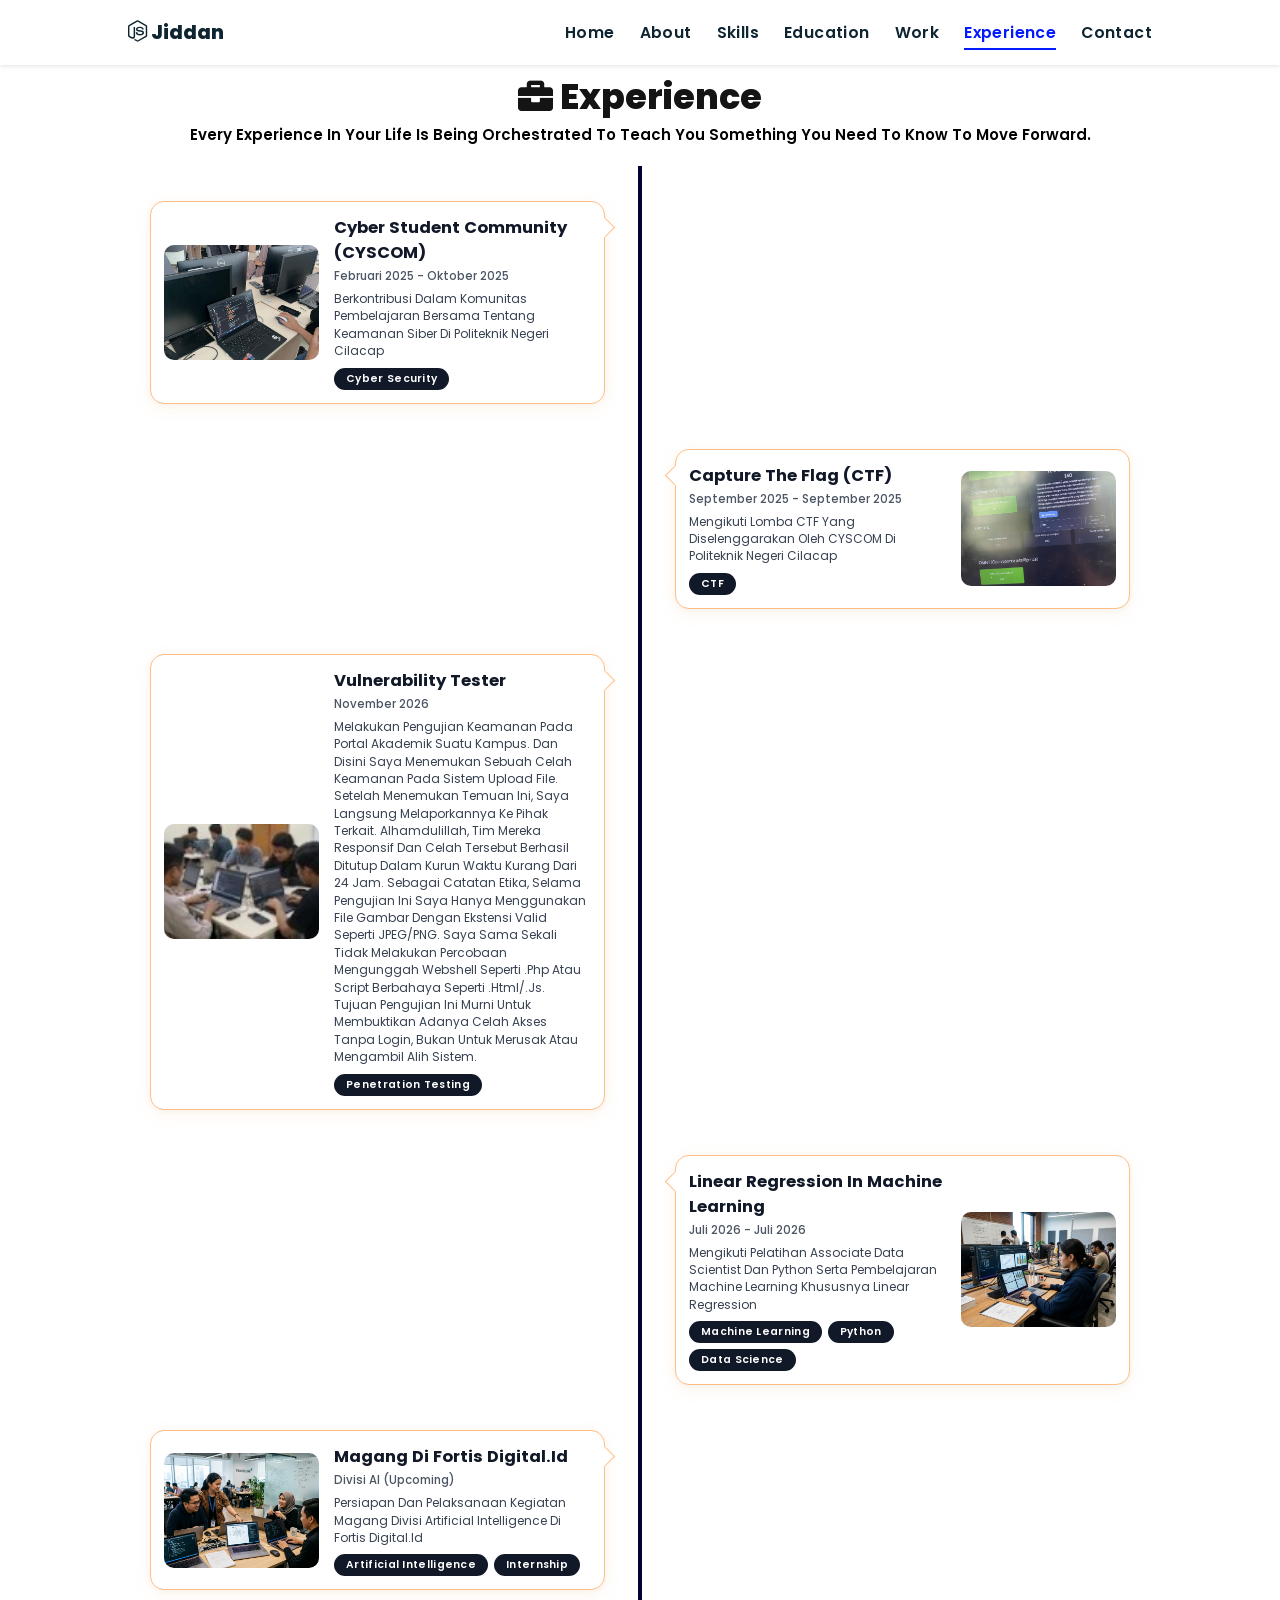
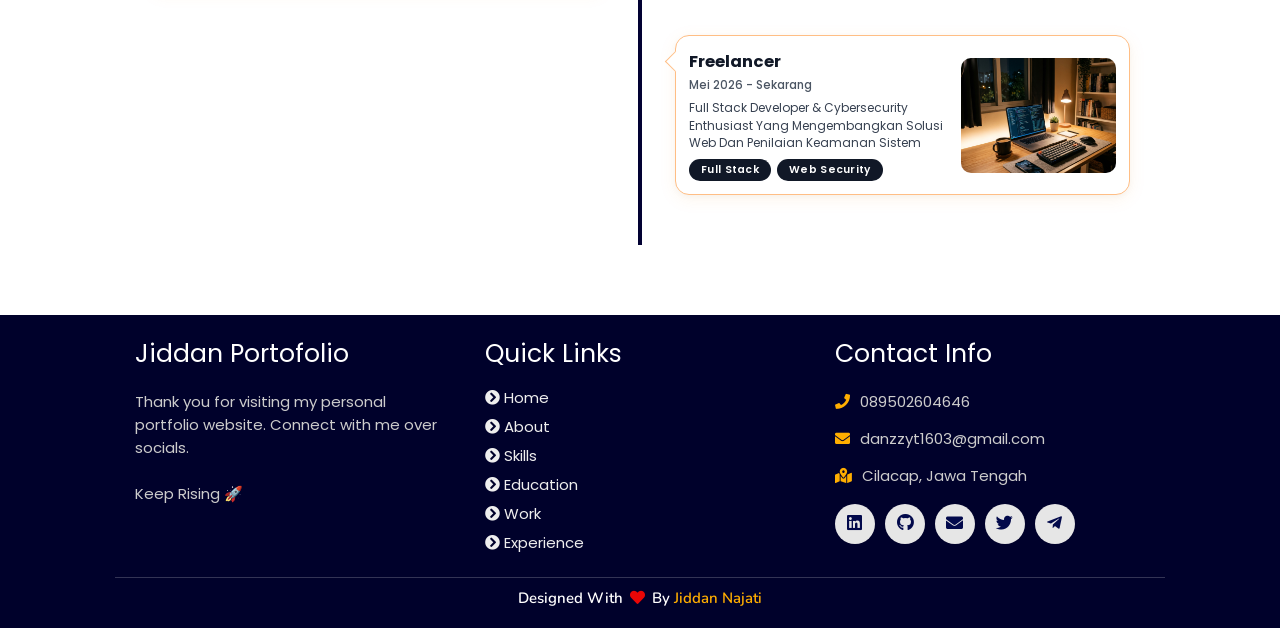
==== experience/index.html @ f6249b33 "Organize experience images into dedicated folders per experience" ====
<!DOCTYPE html>
<html lang="en">
<head>
    <meta charset="UTF-8">
    <meta http-equiv="X-UA-Compatible" content="IE=edge">
    <meta name="viewport" content="width=device-width, initial-scale=1.0">
    <link rel="stylesheet" href="./style.css">
    <!-- Font Awesome -->
    <link rel="stylesheet" href="https://cdnjs.cloudflare.com/ajax/libs/font-awesome/5.15.3/css/all.min.css" integrity="sha512-iBBXm8fW90+nuLcSKlbmrPcLa0OT92xO1BIsZ+ywDWZCvqsWgccV3gFoRBv0z+8dLJgyAHIhR35VZc2oM/gI1w==" crossorigin="anonymous" referrerpolicy="no-referrer" />
    <link id='favicon' rel="shortcut icon" href="/assets/images/favicon.png" type="image/x-png">

    <title>Experience | Portfolio Jiddan Najati</title>
</head>
<body oncontextmenu="return false">

<!-- navbar starts -->
<header>
        <a href="/" class="logo"><i class="fab fa-node-js"></i> Jiddan</a>

        <div id="menu" class="fas fa-bars"></div>
        <nav class="navbar">
            <ul>
            <li><a href="/#home">Home</a></li>
            <li><a href="/#about">About</a></li>
            <li><a href="/#skills">Skills</a></li>
            <li><a href="/#education">Education</a></li>
            <li><a href="/#work">Work</a></li>
            <li><a class="active" href="/#experience">Experience</a></li>
            <li><a href="/#contact">Contact</a></li>
            </ul>
        </nav>
</header>
<!-- navbar ends -->

<!-- experience section starts -->
<section class="experience" id="experience">

  <h2 class="heading"><i class="fas fa-briefcase"></i> Experience</h2>
  <div class="quote">
      <span>every experience in your life is being orchestrated to teach you something you need to know to move forward.</span>
  </div>

  <div class="timeline">

    <div class="container left">
      <div class="content">
        <div class="exp-image" data-images='["/assets/images/experience/cyscom/cyber-student.jpg"]'>
          <img draggable="false" src="/assets/images/experience/cyscom/cyber-student.jpg" alt="Cyber Student Community">
        </div>
        <div class="exp-info">
          <h2>Cyber Student Community (CYSCOM)</h2>
          <span class="exp-date">Februari 2025 - Oktober 2025</span>
          <p>Berkontribusi Dalam Komunitas Pembelajaran Bersama Tentang Keamanan Siber Di Politeknik Negeri Cilacap</p>
          <div class="exp-badges">
            <span class="badge">Cyber Security</span>
          </div>
        </div>
      </div>
    </div>

    <div class="container right">
      <div class="content">
        <div class="exp-image" data-images='["/assets/images/experience/ctf/ctf.jpg"]'>
          <img draggable="false" src="/assets/images/experience/ctf/ctf.jpg" alt="Capture The Flag">
        </div>
        <div class="exp-info">
          <h2>Capture The Flag (CTF)</h2>
          <span class="exp-date">September 2025 - September 2025</span>
          <p>Mengikuti Lomba CTF Yang Diselenggarakan oleh CYSCOM di Politeknik Negeri Cilacap</p>
          <div class="exp-badges">
            <span class="badge">CTF</span>
          </div>
        </div>
      </div>
    </div>

    <div class="container left">
      <div class="content">
        <div class="exp-image" data-images='["/assets/images/experience/vulnerability-tester/protic.jpg"]'>
          <img draggable="false" src="/assets/images/experience/vulnerability-tester/protic.jpg" alt="PROTIC">
        </div>
        <div class="exp-info">
          <h2>Vulnerability Tester</h2>
          <span class="exp-date">November 2026</span>
          <p>Melakukan pengujian keamanan pada portal akademik suatu kampus. Dan disini saya menemukan sebuah celah keamanan pada sistem upload file. Setelah menemukan temuan ini, saya langsung melaporkannya ke pihak terkait. Alhamdulillah, tim mereka responsif dan celah tersebut berhasil ditutup dalam kurun waktu kurang dari 24 jam.
Sebagai catatan etika, selama pengujian ini saya hanya menggunakan file gambar dengan ekstensi valid seperti JPEG/PNG. Saya sama sekali tidak melakukan percobaan mengunggah webshell seperti .php atau script berbahaya seperti .html/.js. Tujuan pengujian ini murni untuk membuktikan adanya celah Akses tanpa login, bukan untuk merusak atau mengambil alih sistem.</p>
          <div class="exp-badges">
            <span class="badge">Penetration Testing</span>
          </div>
        </div>
      </div>
    </div>

    <div class="container right">
      <div class="content">
        <div class="exp-image" data-images='["/assets/images/experience/machine-learning/ml.jpg"]'>
          <img draggable="false" src="/assets/images/experience/machine-learning/ml.jpg" alt="Linear Regression in Machine Learning">
        </div>
        <div class="exp-info">
          <h2>Linear Regression in Machine Learning</h2>
          <span class="exp-date">Juli 2026 - Juli 2026</span>
          <p>Mengikuti Pelatihan Associate Data Scientist dan Python Serta Pembelajaran Machine Learning Khususnya Linear Regression</p>
          <div class="exp-badges">
            <span class="badge">Machine Learning</span>
            <span class="badge">Python</span>
            <span class="badge">Data Science</span>
          </div>
        </div>
      </div>
    </div>

    <div class="container left">
      <div class="content">
        <div class="exp-image" data-images='["/assets/images/experience/fortis-ai/ai.jpg"]'>
          <img draggable="false" src="/assets/images/experience/fortis-ai/ai.jpg" alt="Magang di Fortis Digital.id">
        </div>
        <div class="exp-info">
          <h2>Magang di Fortis Digital.id</h2>
          <span class="exp-date">Divisi AI (Upcoming)</span>
          <p>Persiapan dan Pelaksanaan Kegiatan Magang Divisi Artificial Intelligence di Fortis Digital.id</p>
          <div class="exp-badges">
            <span class="badge">Artificial Intelligence</span>
            <span class="badge">Internship</span>
          </div>
        </div>
      </div>
    </div>

    <div class="container right">
      <div class="content">
        <div class="exp-image" data-images='["/assets/images/experience/freelance/freelance.jpg"]'>
          <img draggable="false" src="/assets/images/experience/freelance/freelance.jpg" alt="Freelancer">
        </div>
        <div class="exp-info">
          <h2>Freelancer</h2>
          <span class="exp-date">Mei 2026 - Sekarang</span>
          <p>Full Stack Developer & Cybersecurity Enthusiast yang Mengembangkan Solusi Web dan Penilaian Keamanan Sistem</p>
          <div class="exp-badges">
            <span class="badge">Full Stack</span>
            <span class="badge">Web Security</span>
          </div>
        </div>
      </div>
    </div>

  </div>

</section>
<!-- experience section ends -->

<!-- image lightbox modal starts -->
<div id="image-lightbox" class="lightbox-modal" aria-hidden="true" role="dialog" aria-label="Galeri Gambar">
  <div class="lightbox-overlay"></div>
  <button class="lightbox-close" aria-label="Tutup preview">&times;</button>
  
  <div class="lightbox-container">
    <button class="lightbox-nav lightbox-prev" aria-label="Foto Sebelumnya" title="Sebelumnya (ArrowLeft)">
      <i class="fas fa-chevron-left"></i>
    </button>

    <div class="lightbox-content">
      <div class="lightbox-counter"><span class="current-index">1</span> / <span class="total-count">1</span></div>
      <div class="lightbox-img-wrapper">
        <img class="lightbox-img" src="" alt="Preview Gambar">
      </div>
      <p class="lightbox-caption"></p>
      <div class="lightbox-thumbs"></div>
    </div>

    <button class="lightbox-nav lightbox-next" aria-label="Foto Selanjutnya" title="Selanjutnya (ArrowRight)">
      <i class="fas fa-chevron-right"></i>
    </button>
  </div>
</div>
<!-- image lightbox modal ends -->

<!-- footer section starts -->
<section class="footer">

  <div class="box-container">

      <div class="box">
          <h3>Jiddan Portofolio</h3>
          <p>Thank you for visiting my personal portfolio website. Connect with me over socials. <br/> <br/> Keep Rising 🚀</p>
      </div>

      <div class="box">
          <h3>quick links</h3>
          <a href="/#home"><i class="fas fa-chevron-circle-right"></i> home</a>
          <a href="/#about"><i class="fas fa-chevron-circle-right"></i> about</a>
          <a href="/#skills"><i class="fas fa-chevron-circle-right"></i> skills</a>
          <a href="/#education"><i class="fas fa-chevron-circle-right"></i> education</a>
          <a href="/#work"><i class="fas fa-chevron-circle-right"></i> work</a>
          <a href="/#experience"><i class="fas fa-chevron-circle-right"></i> experience</a>
      </div>

      <div class="box">
          <h3>contact info</h3>
          <p> <i class="fas fa-phone"></i>089502604646</p>
          <p> <i class="fas fa-envelope"></i>danzzyt1603@gmail.com</p>
          <p> <i class="fas fa-map-marked-alt"></i>Cilacap, Jawa Tengah</p>
          <div class="share">

            <a href="https://www.linkedin.com/in/jiddan-najati-794027368" class="fab fa-linkedin" target="_blank"></a>
            <a href="https://github.com/DannTzy999/" class="fab fa-github" target="_blank"></a>
            <a href="mailto:danzzyt1603@gmail.com" class="fas fa-envelope" target="_blank"></a>
            <a href="https://x.com/ZidanZi68293020" class="fab fa-twitter" target="_blank"></a>
            <a href="https://t.me/dannkecee" class="fab fa-telegram-plane" target="_blank"></a>
          </div>
      </div>
  </div>

  <h1 class="credit">Designed with <i class="fa fa-heart pulse"></i> by <a href="#"> Jiddan Najati</a></h1>

</section>
<!-- footer section ends -->

<!-- scroll top btn -->
<a href="#experience" class="fas fa-angle-up" id="scroll-top"></a>
<!-- scroll back to top -->


<!-- ==== ALL MAJOR JAVASCRIPT CDNS STARTS ==== -->
<!-- jquery cdn -->
<script src="https://cdnjs.cloudflare.com/ajax/libs/jquery/3.6.0/jquery.min.js" integrity="sha512-894YE6QWD5I59HgZOGReFYm4dnWc1Qt5NtvYSaNcOP+u1T9qYdvdihz0PPSiiqn/+/3e7Jo4EaG7TubfWGUrMQ==" crossorigin="anonymous" referrerpolicy="no-referrer"></script>

<!-- scroll reveal anim -->
<script src="https://unpkg.com/scrollreveal"></script>
<!-- ==== ALL MAJOR JAVASCRIPT CDNS ENDS ==== -->

<script src="./script.js"></script>

</body>
</html>
---- experience/style.css ----
@import url("https://fonts.googleapis.com/css2?family=Poppins:wght@400;600;700&display=swap");
@import url('https://fonts.googleapis.com/css2?family=Nunito:ital,wght@0,300;0,400;0,600;0,700;1,300;1,400&display=swap');

*{
  margin: 0;
  padding: 0;
  box-sizing: border-box;
  text-decoration: none;
  outline: none; border: none;
  text-transform:capitalize;
  transition: all .2s linear;
}
html{
  font-size: 62.5%;
  overflow-x: hidden;
  scroll-behavior: smooth;
}
body{
  background: #f7f7f7;
  font-family: 'Poppins', sans-serif;
}

*::selection{
  background: #2b3dda;
  color: #fff;
}

html{
  font-size: 62.5%;
  overflow-x: hidden;
}
html::-webkit-scrollbar{
  width: .8rem;
}
html::-webkit-scrollbar-track{
  background: rgb(235, 202, 245);
}
html::-webkit-scrollbar-thumb{
  background: #420177;
}

/* navbar starts */
header{
  position: fixed;
  top: 0; left: 0; right: 0;
  z-index: 1000;
  display: flex;
  align-items: center;
  justify-content: space-between;
  padding: 1.7rem 10%;
  height: 6.5rem;
  background-color: #fff;
  box-shadow: 0 1px 4px rgba(146,161,176,.3);
}
section{
  min-height: 100vh;
  padding: 2rem 9%;
}
.heading{
  font-size: 3.5rem;
  color: rgb(20, 20, 20);
  font-weight: 800;
  text-align: center;
}
.heading span{
  color: rgb(115, 3, 167);
}
header .logo{
  font-size: 1.9rem;
  font-weight: 800;
  text-decoration: none;
  color: #0E2431;
}
header .logo i {
  font-size: 2.2rem;
}
header .logo:hover {
  color: #fc8c05;
}
header .navbar ul{
  list-style: none;
  display: flex;
  justify-content: center;
  align-items: center;
}
header .navbar li{
  margin-left: 2.5rem;
}
header .navbar ul li a{
  font-size: 1.57rem;
  color: #0E2431;
  font-weight: 600;
  text-decoration: none;
  letter-spacing: 0.04rem;
}
header .navbar ul li a.active,
header .navbar ul li a:hover{
  color: #011aff;
  border-bottom: .2rem solid #011aff;
  padding: .5rem 0;
}
/* navbar ends */

/* hamburger icon starts*/
#menu{
  font-size: 3rem;
  cursor: pointer;
  color: rgb(24, 2, 63);
  display: none;
}
@media(max-width:768px){
  #menu{
      display: block;
  }
  header .navbar{
    position: fixed;
    top: 6.5rem; right: -120%;
    width: 75%;
    height: 100%;
    text-align: left;
    align-items: flex-start;
    background-color: #0e0f31;
  }
  header .navbar ul{
    flex-flow: column;
    padding: 1rem;
  }
  header .navbar ul li{
    text-align: center;
    width: 100%;
    margin: 1rem 0;
    border-radius: .5rem;
    width: 26rem;
  }
  header .navbar ul li a{
    display: block;
    padding: 1rem;
    text-align: left;
    color: #fff;
    font-size: 2rem;
  }
  header .navbar ul li a.active,
  header .navbar ul li a:hover{
    padding: 1rem;
    color: #fff;
    border-radius: .5rem;
    border-bottom: .5rem solid #011aff;
  }
  .fa-times{
    transform: rotate(180deg);
  }
  header .navbar.nav-toggle{
    right: 0;
  }
}
/* hamburger icon ends */

/* experience section starts */
.experience {
  margin-top: 5rem;
}
.experience .quote {
  text-align: center;
  font-size: 1.5rem;
  font-weight: 600;
}
.experience {
  background: #ffffff;
  padding-bottom: 5rem;
}
.experience .timeline {
  position: relative;
  max-width: 1200px;
  margin: 2rem auto;
  padding: 2rem 0;
}
.experience .timeline::after {
  content: '';
  position: absolute;
  width: 4px;
  background: #020133;
  top: 0;
  bottom: 0;
  left: 50%;
  margin-left: -2px;
  z-index: 1;
}
.experience .container {
  padding: 15px 35px;
  position: relative;
  background-color: transparent;
  width: 50%;
  margin-bottom: 1.5rem;
}
/* circles on timeline */
.experience .container::after {    
  content: "0b1";
  position: absolute;
  width: 32px;
  height: 32px;
  background-color: #f68c09;
  border-radius: 50%;
  z-index: 10;
  font-size: 1.4rem;
  display: flex;
  align-items: center;
  justify-content: center;
  color: #ffffff;
  font-family: 'Font Awesome 5 Free';
  font-weight: 900;
  top: 25px;
  box-shadow: 0 0 0 3px #ffffff;
}
.experience .left {
  left: 0;
}
.experience .right {
  left: 50%;
}
.experience .left::after {
  right: -16px;
}
.experience .right::after {
  left: -16px;
}
/* arrows pointing to circle */
.experience .left::before {
  content: "";
  position: absolute;
  top: 34px;
  right: 28px;
  width: 14px;
  height: 14px;
  background: #ffffff;
  border-top: 1.5px solid #ffbe85;
  border-right: 1.5px solid #ffbe85;
  transform: rotate(45deg);
  z-index: 5;
}
.experience .right::before {
  content: "";
  position: absolute;
  top: 34px;
  left: 28px;
  width: 14px;
  height: 14px;
  background: #ffffff;
  border-bottom: 1.5px solid #ffbe85;
  border-left: 1.5px solid #ffbe85;
  transform: rotate(45deg);
  z-index: 5;
}
.experience .content {
  background-color: #ffffff;
  position: relative;
  border-radius: 14px;
  border: 1.5px solid #ffbe85;
  box-shadow: 0 4px 18px rgba(246, 140, 9, 0.08), 0 2px 6px rgba(0, 0, 0, 0.03);
  padding: 1.3rem;
  display: flex;
  align-items: center;
  gap: 1.5rem;
  transition: transform 0.3s ease, box-shadow 0.3s ease;
}
.experience .content:hover {
  transform: translateY(-3px);
  box-shadow: 0 8px 24px rgba(246, 140, 9, 0.16);
}
.experience .right .content {
  flex-direction: row-reverse;
}
.experience .exp-image {
  flex-shrink: 0;
  width: 155px;
  height: 115px;
  border-radius: 10px;
  overflow: hidden;
  position: relative;
  cursor: zoom-in;
}
.experience .exp-image img {
  width: 100%;
  height: 100%;
  object-fit: cover;
  display: block;
  transition: transform 0.35s ease, filter 0.35s ease;
  cursor: zoom-in;
}
.experience .exp-image img:not(:first-of-type) {
  display: none;
}
.experience .exp-image:hover img {
  transform: scale(1.08);
  filter: brightness(1.05);
}
.experience .exp-gallery-badge {
  position: absolute;
  top: 7px;
  right: 7px;
  background: rgba(15, 23, 42, 0.82);
  color: #ffffff;
  padding: 3px 8px;
  border-radius: 6px;
  font-size: 1.1rem;
  font-weight: 600;
  display: inline-flex;
  align-items: center;
  gap: 5px;
  z-index: 5;
  pointer-events: none;
  backdrop-filter: blur(4px);
  -webkit-backdrop-filter: blur(4px);
  border: 1px solid rgba(255, 255, 255, 0.25);
  box-shadow: 0 2px 6px rgba(0, 0, 0, 0.45);
  font-family: 'Poppins', sans-serif;
  letter-spacing: 0.5px;
  line-height: 1.2;
}
.experience .exp-gallery-badge i {
  font-size: 1.05rem;
  color: #f68c09;
}
.experience .exp-info {
  flex: 1;
  min-width: 0;
  text-align: left;
}
.experience .exp-info h2 {
  font-size: 1.65rem;
  font-weight: 700;
  color: #111827;
  margin: 0 0 0.3rem 0;
  font-family: 'Poppins', sans-serif;
}
.experience .exp-date {
  font-size: 1.15rem;
  color: #4b5563;
  font-weight: 500;
  display: block;
  margin-bottom: 0.5rem;
}
.experience .exp-info p {
  font-size: 1.2rem;
  color: #374151;
  line-height: 1.45;
  margin: 0 0 0.8rem 0;
}
.experience .exp-badges {
  display: flex;
  flex-wrap: wrap;
  gap: 6px;
  align-items: center;
}
.experience .exp-badges .badge {
  background: #111827;
  color: #ffffff;
  font-size: 1.05rem;
  font-weight: 600;
  padding: 3px 12px;
  border-radius: 20px;
  display: inline-block;
  letter-spacing: 0.3px;
}

/* ===== EXPERIENCE IMAGE LIGHTBOX MODAL ===== */
.lightbox-modal {
  position: fixed;
  top: 0;
  left: 0;
  width: 100%;
  height: 100%;
  z-index: 999999;
  display: flex;
  align-items: center;
  justify-content: center;
  opacity: 0;
  visibility: hidden;
  transition: opacity 0.3s ease, visibility 0.3s ease;
}
.lightbox-modal.active {
  opacity: 1;
  visibility: visible;
}
.lightbox-overlay {
  position: absolute;
  top: 0;
  left: 0;
  width: 100%;
  height: 100%;
  background: rgba(10, 15, 30, 0.88);
  backdrop-filter: blur(12px);
  -webkit-backdrop-filter: blur(12px);
  cursor: zoom-out;
}
.lightbox-close {
  position: absolute;
  top: 22px;
  right: 25px;
  width: 46px;
  height: 46px;
  background: rgba(255, 255, 255, 0.14);
  border: 1px solid rgba(255, 255, 255, 0.28);
  color: #ffffff;
  font-size: 3rem;
  line-height: 1;
  border-radius: 50%;
  cursor: pointer;
  display: flex;
  align-items: center;
  justify-content: center;
  z-index: 30;
  transition: background 0.25s ease, transform 0.25s ease, border-color 0.25s ease;
}
.lightbox-close:hover {
  background: #f68c09;
  border-color: #f68c09;
  transform: rotate(90deg) scale(1.08);
}
.lightbox-container {
  position: relative;
  z-index: 10;
  display: flex;
  align-items: center;
  justify-content: center;
  width: 100%;
  max-width: 1200px;
  padding: 0 15px;
  box-sizing: border-box;
}
.lightbox-nav {
  position: relative;
  z-index: 25;
  width: 48px;
  height: 48px;
  border-radius: 50%;
  background: rgba(255, 255, 255, 0.12);
  border: 1px solid rgba(255, 255, 255, 0.25);
  color: #ffffff;
  font-size: 1.8rem;
  display: flex;
  align-items: center;
  justify-content: center;
  cursor: pointer;
  flex-shrink: 0;
  transition: background 0.25s ease, transform 0.25s ease, border-color 0.25s ease;
}
.lightbox-nav:hover {
  background: #f68c09;
  border-color: #f68c09;
  transform: scale(1.1);
}
.lightbox-prev {
  margin-right: 15px;
}
.lightbox-next {
  margin-left: 15px;
}
.lightbox-content {
  position: relative;
  display: flex;
  flex-direction: column;
  align-items: center;
  justify-content: center;
  max-width: 900px;
  width: 100%;
  max-height: 90vh;
  transform: scale(0.92);
  transition: transform 0.35s cubic-bezier(0.34, 1.56, 0.64, 1);
  pointer-events: none;
}
.lightbox-modal.active .lightbox-content {
  transform: scale(1);
}
.lightbox-counter {
  margin-bottom: 8px;
  background: rgba(0, 0, 0, 0.45);
  border: 1px solid rgba(255, 255, 255, 0.18);
  color: #cbd5e1;
  font-size: 1.25rem;
  font-weight: 500;
  padding: 3px 14px;
  border-radius: 20px;
  font-family: 'Poppins', sans-serif;
  letter-spacing: 1px;
  pointer-events: auto;
}
.lightbox-img-wrapper {
  position: relative;
  max-width: 100%;
  max-height: 65vh;
  display: flex;
  align-items: center;
  justify-content: center;
  pointer-events: auto;
}
.lightbox-img {
  max-width: 100%;
  max-height: 65vh;
  object-fit: contain;
  border-radius: 12px;
  box-shadow: 0 25px 60px rgba(0, 0, 0, 0.7), 0 0 0 1px rgba(255, 255, 255, 0.15);
  display: block;
  transition: opacity 0.2s ease, transform 0.2s ease;
}
.lightbox-caption {
  margin-top: 10px;
  color: #f9fafb;
  font-size: 1.45rem;
  font-weight: 600;
  text-align: center;
  font-family: 'Poppins', sans-serif;
  text-shadow: 0 2px 8px rgba(0, 0, 0, 0.85);
  pointer-events: auto;
}
.lightbox-thumbs {
  display: flex;
  align-items: center;
  justify-content: center;
  gap: 10px;
  margin-top: 12px;
  max-width: 90vw;
  overflow-x: auto;
  padding: 4px 6px;
  pointer-events: auto;
}
.lightbox-thumb {
  width: 52px;
  height: 38px;
  object-fit: cover;
  border-radius: 6px;
  cursor: pointer;
  opacity: 0.45;
  border: 2px solid transparent;
  transition: opacity 0.2s ease, border-color 0.2s ease, transform 0.2s ease;
}
.lightbox-thumb:hover {
  opacity: 0.85;
  transform: scale(1.05);
}
.lightbox-thumb.active {
  opacity: 1;
  border-color: #f68c09;
  transform: scale(1.1);
  box-shadow: 0 0 12px rgba(246, 140, 9, 0.55);
}
.lightbox-modal.single-image .lightbox-nav,
.lightbox-modal.single-image .lightbox-counter,
.lightbox-modal.single-image .lightbox-thumbs {
  display: none !important;
}

@media (max-width: 768px) {
  .lightbox-nav {
    position: absolute;
    top: 50%;
    transform: translateY(-50%);
    width: 40px;
    height: 40px;
    font-size: 1.5rem;
    background: rgba(15, 23, 42, 0.75);
  }
  .lightbox-nav:hover {
    transform: translateY(-50%) scale(1.08);
  }
  .lightbox-prev {
    left: 10px;
    margin-right: 0;
  }
  .lightbox-next {
    right: 10px;
    margin-left: 0;
  }
  .lightbox-content {
    max-width: 95vw;
  }
  .lightbox-img {
    max-height: 58vh;
  }
  .lightbox-close {
    top: 15px;
    right: 15px;
    width: 40px;
    height: 40px;
    font-size: 2.6rem;
  }
}

/* view all button */
.morebtn{
  display: flex;
  justify-content: center;
  margin-top: 2rem;
  margin-bottom: 2rem;
}
.morebtn .btn {
  position: relative;
  line-height: 0;
  padding: 1.6rem 3rem;
  border-radius: .5em;
  transition: 0.5s;
  color: #fff;
  background: #2506ad;
  box-shadow: 0px 5px 10px rgba(48, 68, 247, .6);
  text-align: center;
}
.morebtn .btn span {
  font-weight: 600;
  font-size: 1.7rem;
  font-family: 'Nunito', sans-serif;
}
.morebtn .btn i {
  margin-right: 0.5rem;
  font-size: 1.5rem;
  transition: 0.3s;
}
.morebtn .btn:hover{
  background: #1a047e;
}
.morebtn .btn:hover i {
  transform: translateX(-8px);
}

/* Media queries - Responsive timeline on screens less than 768px wide */
@media screen and (max-width: 768px) {
  .experience .timeline::after {
    left: 25px;
  }
  .experience .container {
    width: 100%;
    padding-left: 55px;
    padding-right: 15px;
    left: 0 !important;
    margin-bottom: 1.8rem;
  }
  .experience .container::after {
    left: 9px !important;
    right: auto !important;
    top: 22px;
  }
  .experience .container::before {
    left: 48px !important;
    right: auto !important;
    top: 28px;
    border-top: none;
    border-right: none;
    border-bottom: 1.5px solid #ffbe85;
    border-left: 1.5px solid #ffbe85;
  }
  .experience .right .content {
    flex-direction: row;
  }
}
@media screen and (max-width: 520px) {
  .experience .content {
    flex-direction: column !important;
    align-items: flex-start;
    gap: 1rem;
  }
  .experience .exp-image {
    width: 100%;
    height: 150px;
  }
}
/* experience media queries ends */
/* experience section ends */


/* footer section starts */
.footer{
  min-height: auto;
  padding-top: 0;
  background: rgb(0, 1, 43);
}
.footer .box-container{
  display: flex;
  justify-content: center;
  flex-wrap: wrap;
}
.footer .box-container .box{
  flex: 1 1 25rem;
  margin: 2rem;
}
.footer .box-container .box h3{
  font-size: 2.5rem;
  color: #fff;
  padding-bottom: 1rem;
  font-weight: normal;
}
.footer .box-container .box p{
  font-size: 1.5rem;
  color: #ccc;
  padding: .7rem 0;
  text-transform: none;
}
.footer .box-container .box p i{
  padding-right: 1rem;
  color: #ffae00;
}
.footer .box-container .box a{
  font-size: 1.5rem;
  color: rgb(238, 238, 238);
  padding: .3rem 0;
  display: block;
}
.footer .box-container .box a:hover{
  color: #ffae00;
}
.footer .box-container .box .share{
  display: flex;
  flex-wrap: wrap;
  padding: 1rem 0;
}
.footer .box-container .box .share a{
  height: 4rem;
  width: 4rem;
  padding: 1rem;
  text-align: center;
  border-radius: 5rem;
  font-size: 1.7rem;
  margin-right: 1rem;
  transition: .2s;
  background: rgb(230, 230, 230);
  color: #02094b;
  border: none;
}
.footer .box-container .box .share a:hover{
  background: transparent;
  transform: scale(0.98);
  border: .1rem solid rgb(180, 178, 178);
  color: #ffae00;
}
.footer .credit{
  padding: 1rem 0 0 0;
  text-align: center;
  font-size: 1.5rem;
  font-family: 'Nunito',sans-serif;
  font-weight: 600;
  color: #fff;
  border-top: .1rem solid #fff3;
}
.footer .credit a{
  color: #ffae00;
}
.footer .fa{
    color: #E90606;
    margin: 0 .3rem;
    font-size: 1.5rem;
    animation: pound .35s infinite alternate;
}
@-webkit-keyframes pound{
  to{
    transform: scale(1.1);
  }
}
@keyframes pound{
  to{
    transform: scale(1.1);
}
}
@media(max-width:450px){
  .footer .box-container .box{
    margin: 2rem;
  }
  .footer .box-container .box p{
    padding: 0.7rem;
  }
  .footer .box-container .box .share a{
    padding: 1.1rem;
  }
}
/* footer section ends */

/* common media queries starts*/
@media(max-width:450px){
  html{
    font-size: 55%;
  }
  body{
    padding-right: 0;
  }
  section{
    padding: 2rem;
  }
}
/* common media queries ends*/


/* scroll top starts */
#scroll-top{
  position: fixed;
  top: -140%;
  right: 2rem;
  padding: 1rem 1.5rem;
  font-size: 2rem;
  background: #ffae00;
  color: rgb(13, 0, 44);
  border-radius: 5rem;
  transition: 1s linear;
  z-index: 1000;
}
#scroll-top.active{
  top: calc(100% - 12rem);
}
/* scroll top ends */
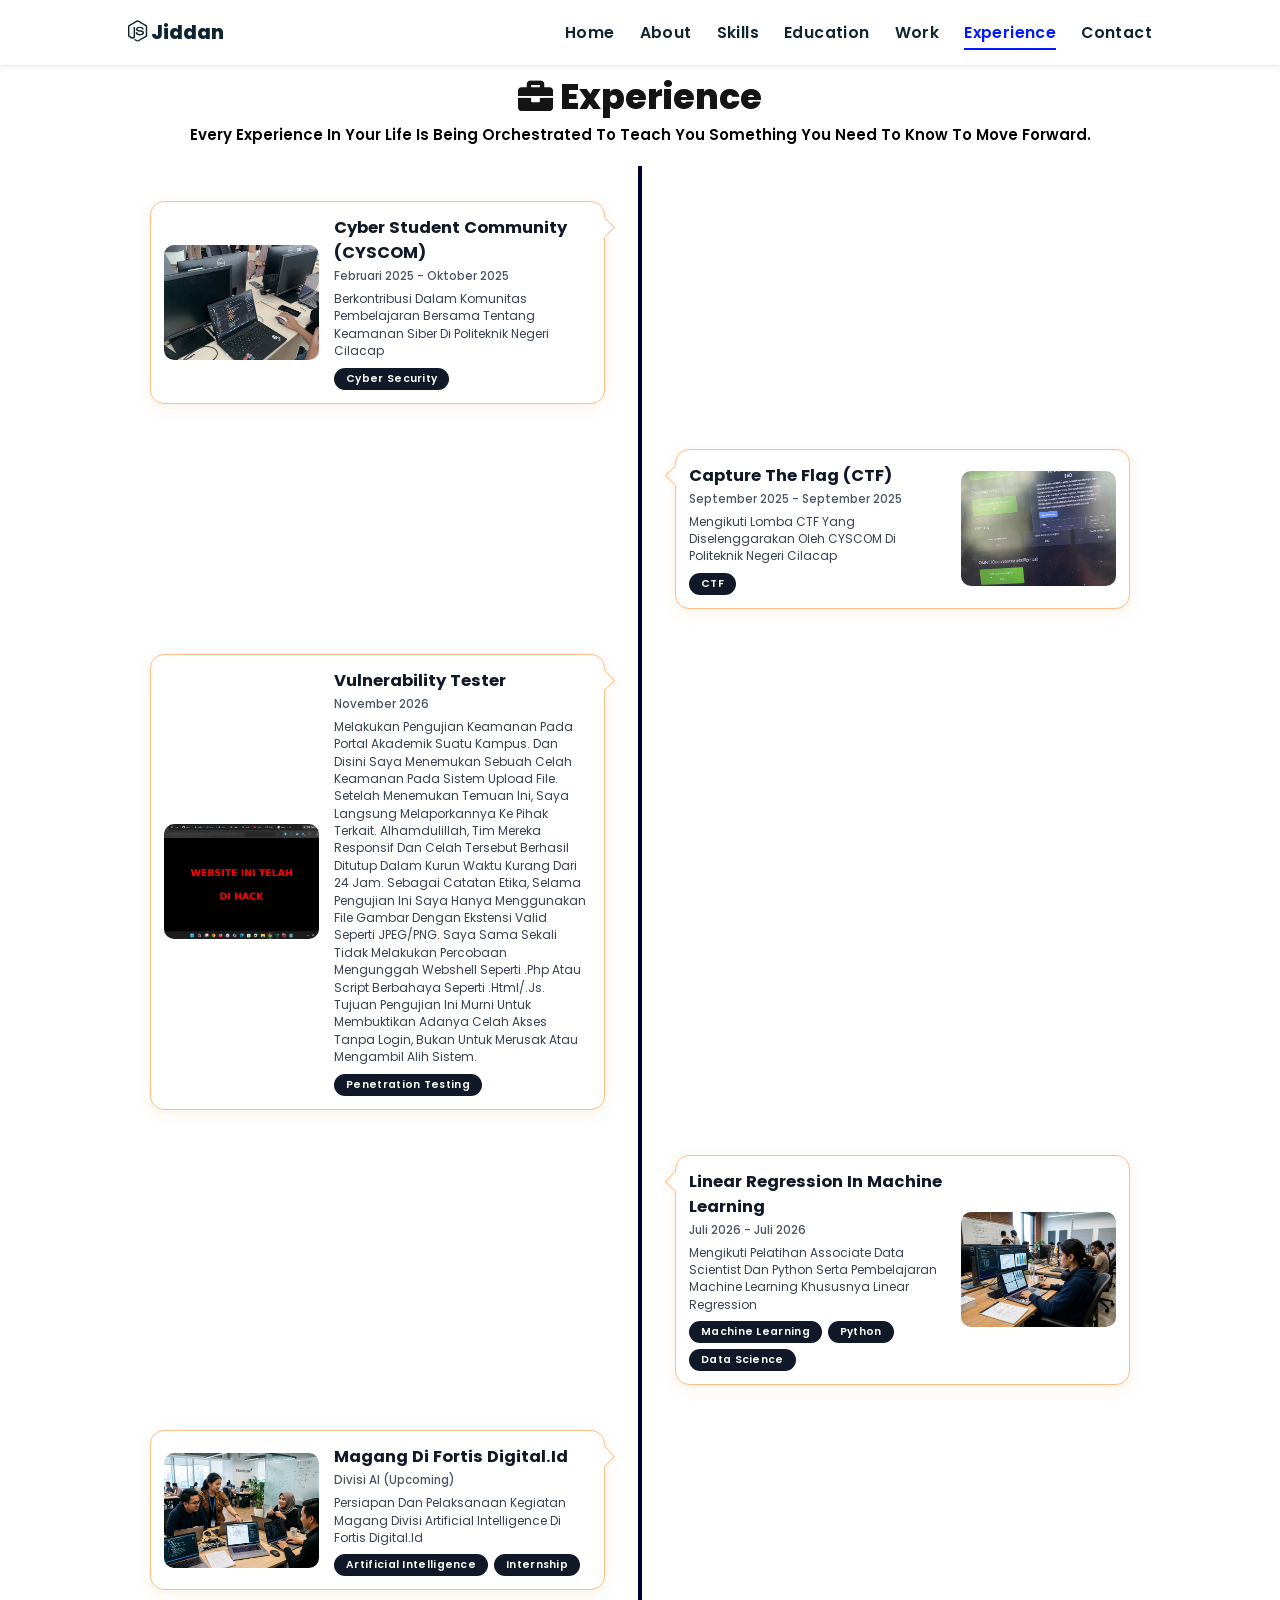
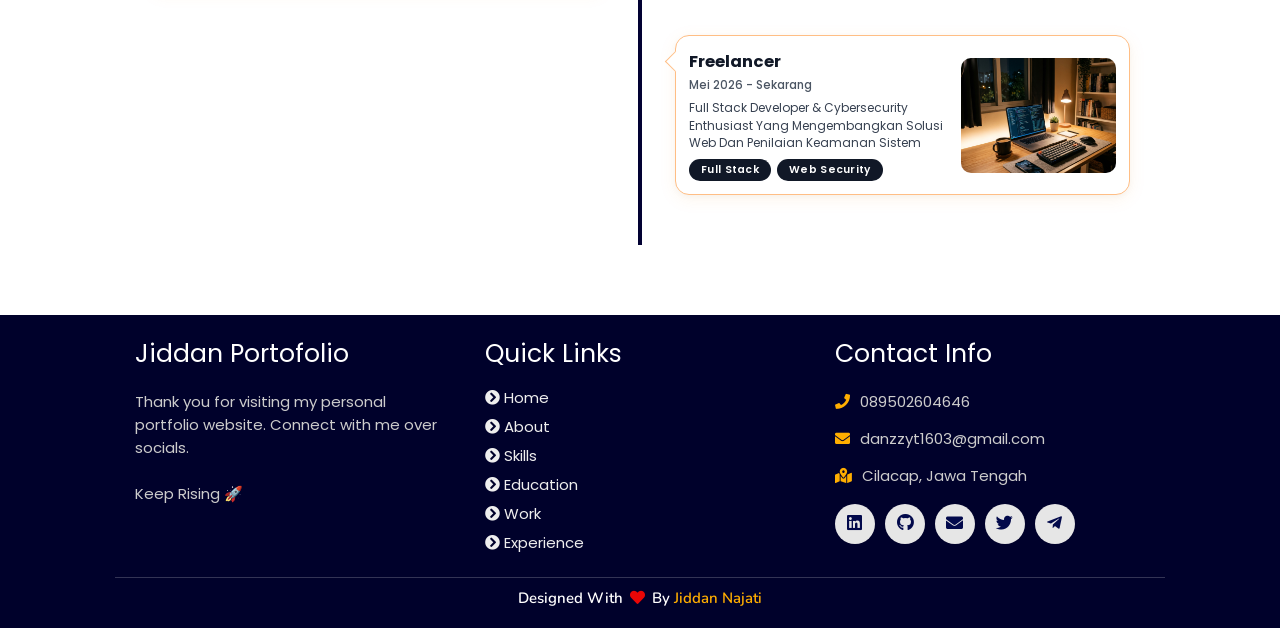
==== commit 0dccc1f1: "Add vulnerability-tester images to gallery" ====
--- a/experience/index.html
+++ b/experience/index.html
@@ -44,7 +44,7 @@
 
     <div class="container left">
       <div class="content">
-        <div class="exp-image" data-images='["/assets/images/experience/cyscom/cyber-student.jpg"]'>
+        <div class="exp-image" data-images='["/assets/images/experience/cyscom/cyber-student.jpg", "/assets/images/experience/cyscom/wa-cyscom.jpg"]'>
           <img draggable="false" src="/assets/images/experience/cyscom/cyber-student.jpg" alt="Cyber Student Community">
         </div>
         <div class="exp-info">
@@ -76,8 +76,8 @@
 
     <div class="container left">
       <div class="content">
-        <div class="exp-image" data-images='["/assets/images/experience/vulnerability-tester/protic.jpg"]'>
-          <img draggable="false" src="/assets/images/experience/vulnerability-tester/protic.jpg" alt="PROTIC">
+        <div class="exp-image" data-images='["/assets/images/experience/vulnerability-tester/protic.jpg", "/assets/images/experience/vulnerability-tester/sensored_bukti_upload_file1.jpeg", "/assets/images/experience/vulnerability-tester/sensored_sebelum_celah_ditutup.jpeg", "/assets/images/experience/vulnerability-tester/setelah_celah_ditutup.jpeg"]'>
+          <img draggable="false" src="/assets/images/experience/vulnerability-tester/protic.jpg" alt="Vulnerability Tester">
         </div>
         <div class="exp-info">
           <h2>Vulnerability Tester</h2>
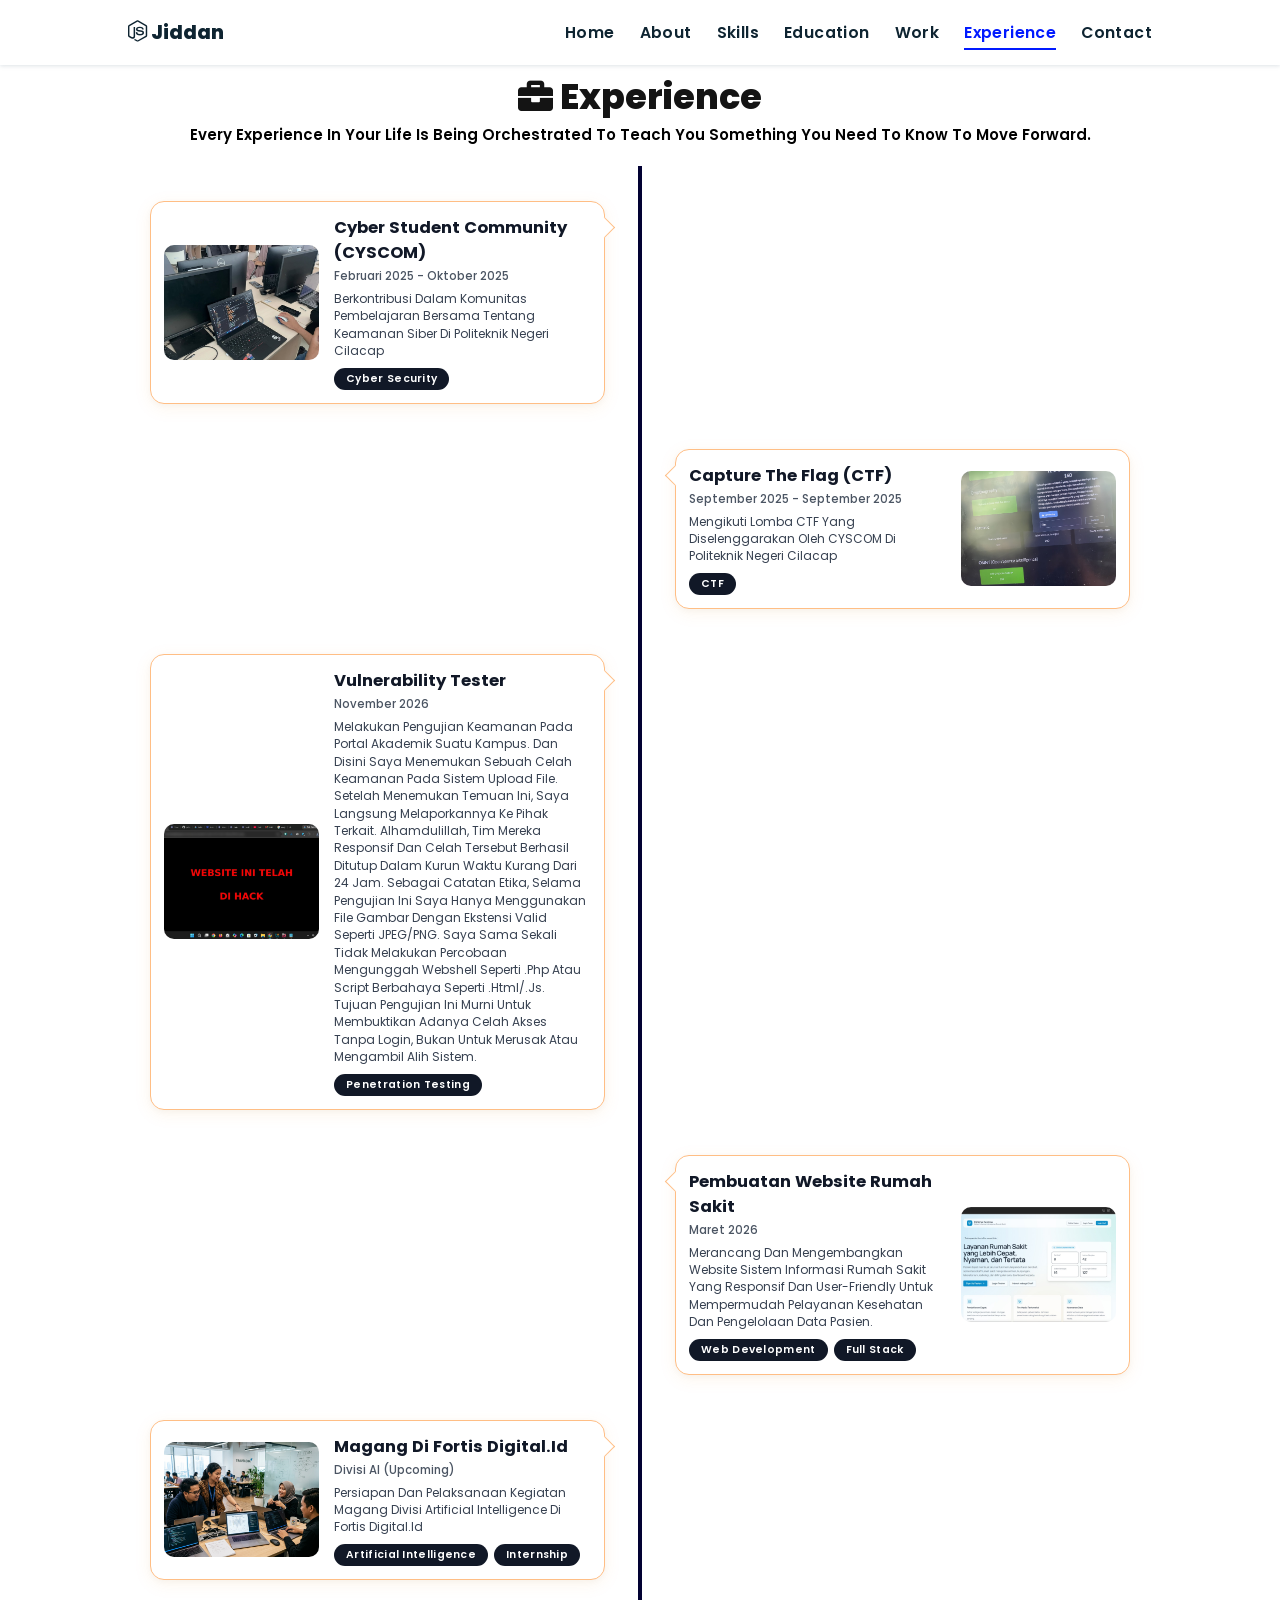
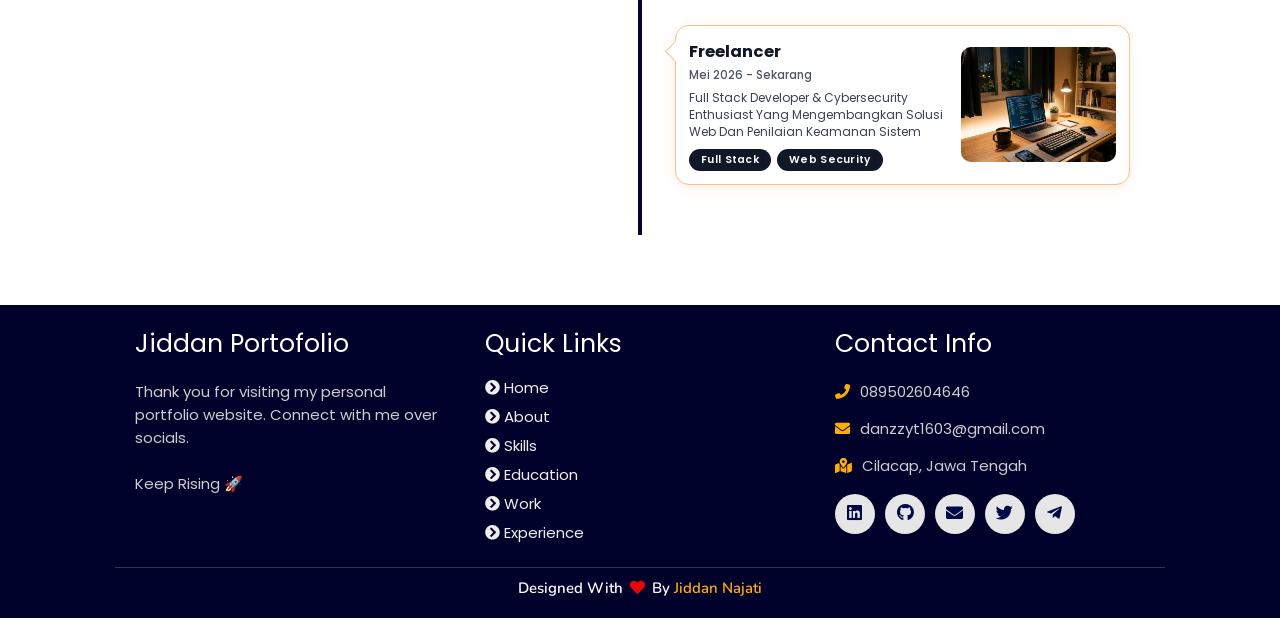
==== commit 7aba9595: "Update experience: Pembuatan Website Rumah Sakit with gallery images" ====
--- a/experience/index.html
+++ b/experience/index.html
@@ -93,17 +93,16 @@
 
     <div class="container right">
       <div class="content">
-        <div class="exp-image" data-images='["/assets/images/experience/machine-learning/ml.jpg"]'>
-          <img draggable="false" src="/assets/images/experience/machine-learning/ml.jpg" alt="Linear Regression in Machine Learning">
-        </div>
-        <div class="exp-info">
-          <h2>Linear Regression in Machine Learning</h2>
-          <span class="exp-date">Juli 2026 - Juli 2026</span>
-          <p>Mengikuti Pelatihan Associate Data Scientist dan Python Serta Pembelajaran Machine Learning Khususnya Linear Regression</p>
-          <div class="exp-badges">
-            <span class="badge">Machine Learning</span>
-            <span class="badge">Python</span>
-            <span class="badge">Data Science</span>
+        <div class="exp-image" data-images='["/assets/images/experience/machine-learning/ml.jpg", "/assets/images/experience/machine-learning/WhatsApp_Image_2026-11-23_at_13.54.38.jpeg", "/assets/images/experience/machine-learning/WhatsApp_Image_2026-11-23_at_13.55.49.jpeg", "/assets/images/experience/machine-learning/WhatsApp_Image_2026-11-23_at_13.58.51.jpeg", "/assets/images/experience/machine-learning/WhatsApp_Image_2026-11-23_at_14.00.42.jpeg"]'>
+          <img draggable="false" src="/assets/images/experience/machine-learning/ml.jpg" alt="Pembuatan Website Rumah Sakit">
+        </div>
+        <div class="exp-info">
+          <h2>Pembuatan Website Rumah Sakit</h2>
+          <span class="exp-date">Maret 2026</span>
+          <p>Merancang dan mengembangkan website sistem informasi rumah sakit yang responsif dan user-friendly untuk mempermudah pelayanan kesehatan dan pengelolaan data pasien.</p>
+          <div class="exp-badges">
+            <span class="badge">Web Development</span>
+            <span class="badge">Full Stack</span>
           </div>
         </div>
       </div>
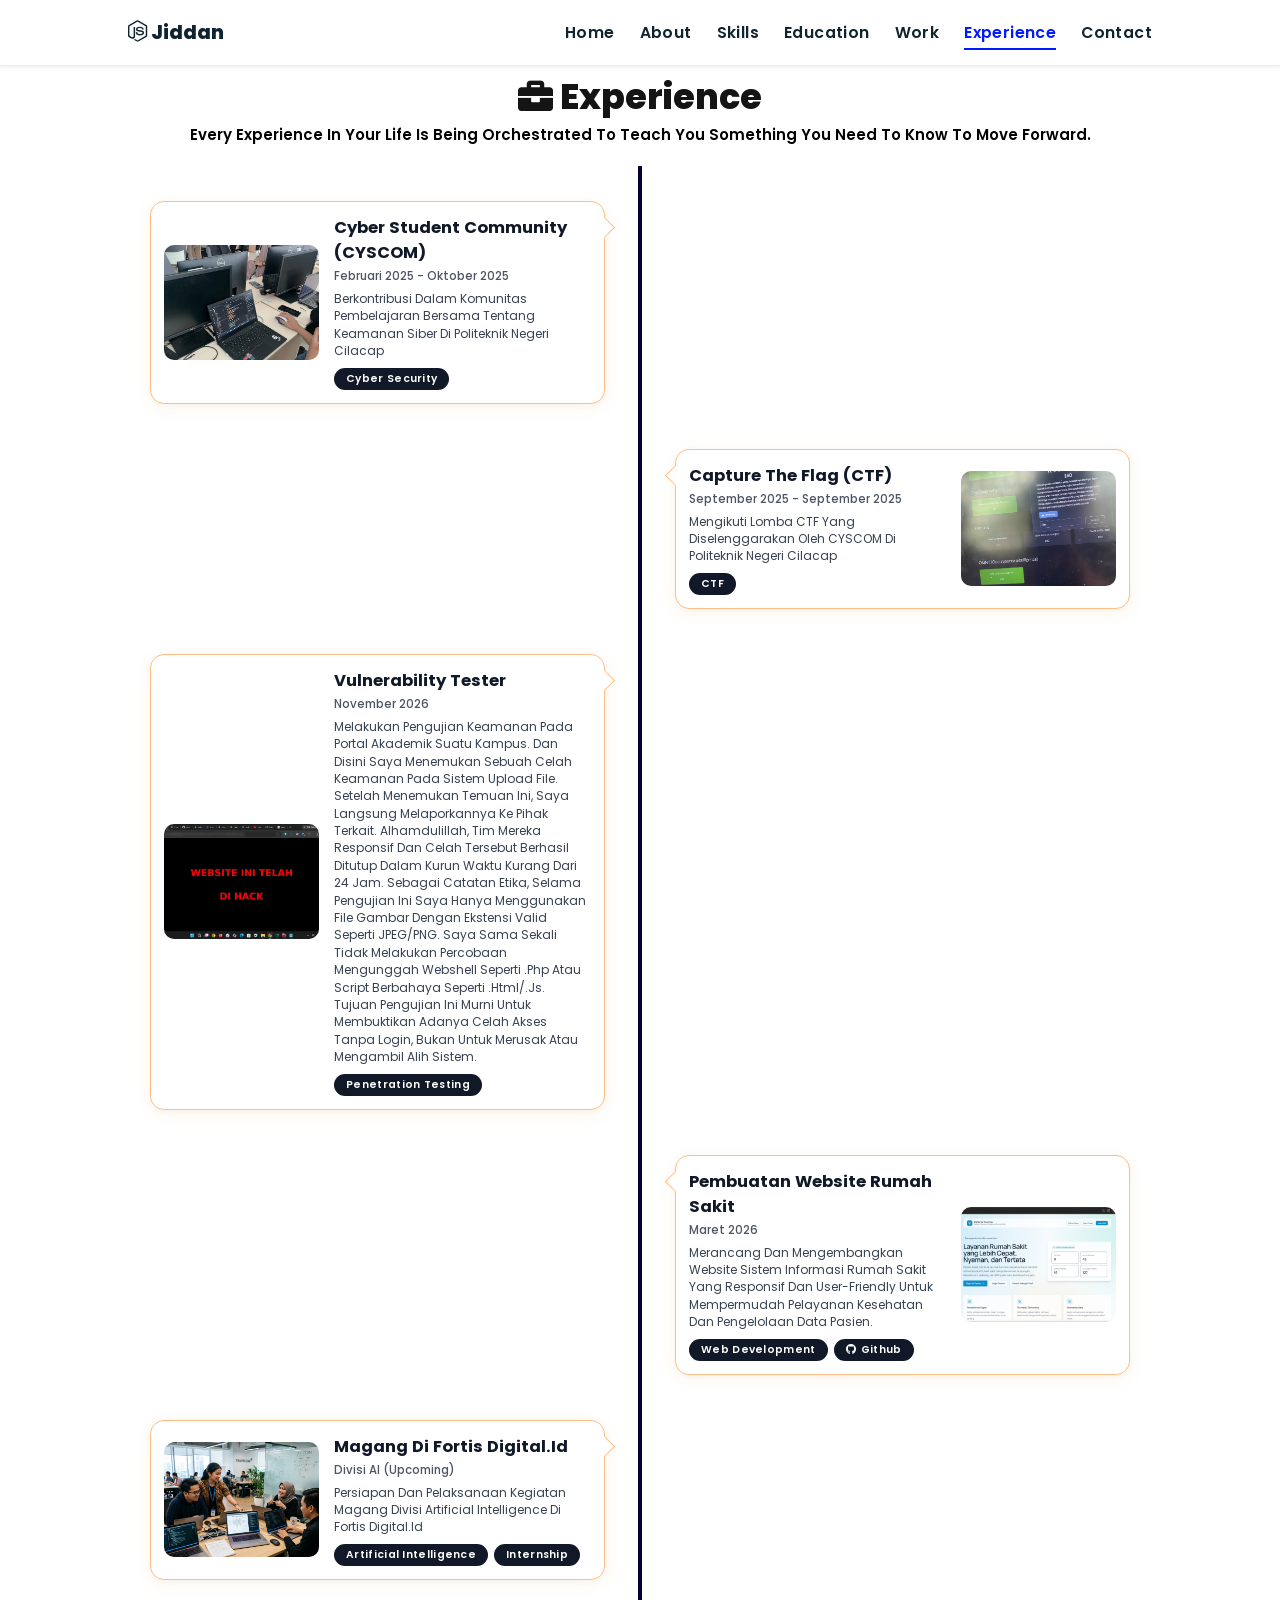
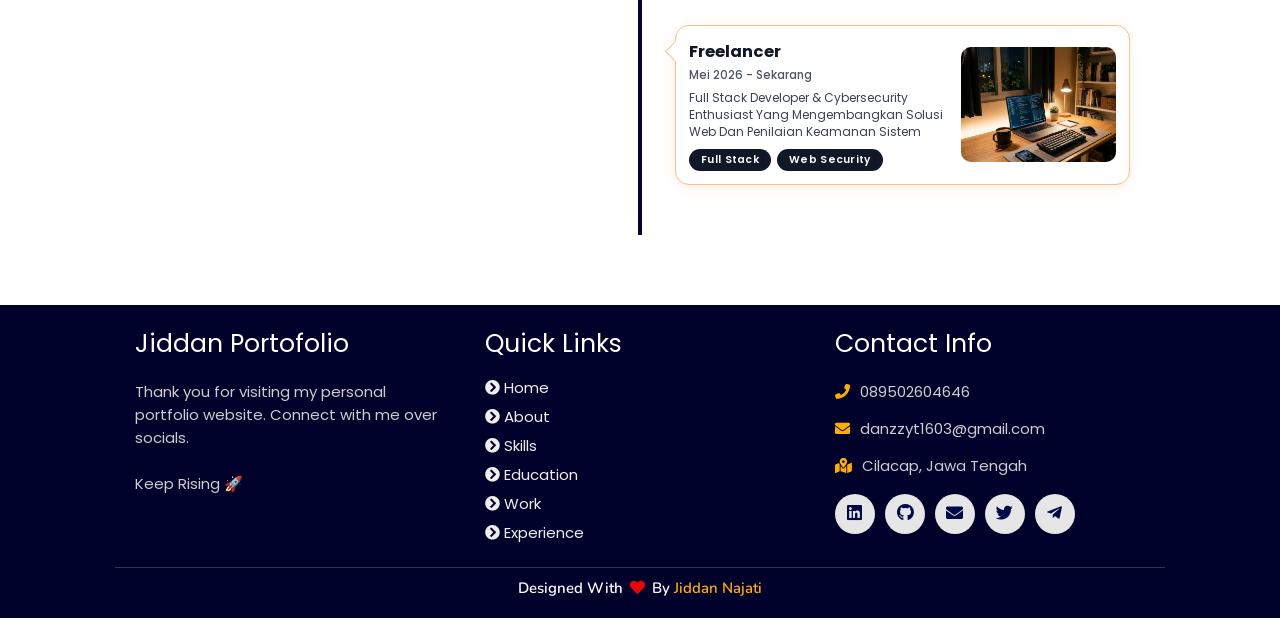
==== commit b466459a: "Replace Full Stack tag with clickable Github link to SIMRS repo" ====
--- a/experience/index.html
+++ b/experience/index.html
@@ -102,7 +102,9 @@
           <p>Merancang dan mengembangkan website sistem informasi rumah sakit yang responsif dan user-friendly untuk mempermudah pelayanan kesehatan dan pengelolaan data pasien.</p>
           <div class="exp-badges">
             <span class="badge">Web Development</span>
-            <span class="badge">Full Stack</span>
+            <a href="https://github.com/x0r909/SIMRS.git" target="_blank" rel="noopener noreferrer" class="badge">
+              <i class="fab fa-github"></i> Github
+            </a>
           </div>
         </div>
       </div>
--- a/experience/style.css
+++ b/experience/style.css
@@ -359,8 +359,18 @@
   font-weight: 600;
   padding: 3px 12px;
   border-radius: 20px;
-  display: inline-block;
+  display: inline-flex;
+  align-items: center;
+  gap: 5px;
   letter-spacing: 0.3px;
+  text-decoration: none;
+  transition: all 0.25s ease;
+}
+.experience .exp-badges a.badge:hover {
+  background: #24292e;
+  color: #f68c09;
+  transform: translateY(-2px);
+  box-shadow: 0 4px 10px rgba(0, 0, 0, 0.25);
 }
 
 /* ===== EXPERIENCE IMAGE LIGHTBOX MODAL ===== */
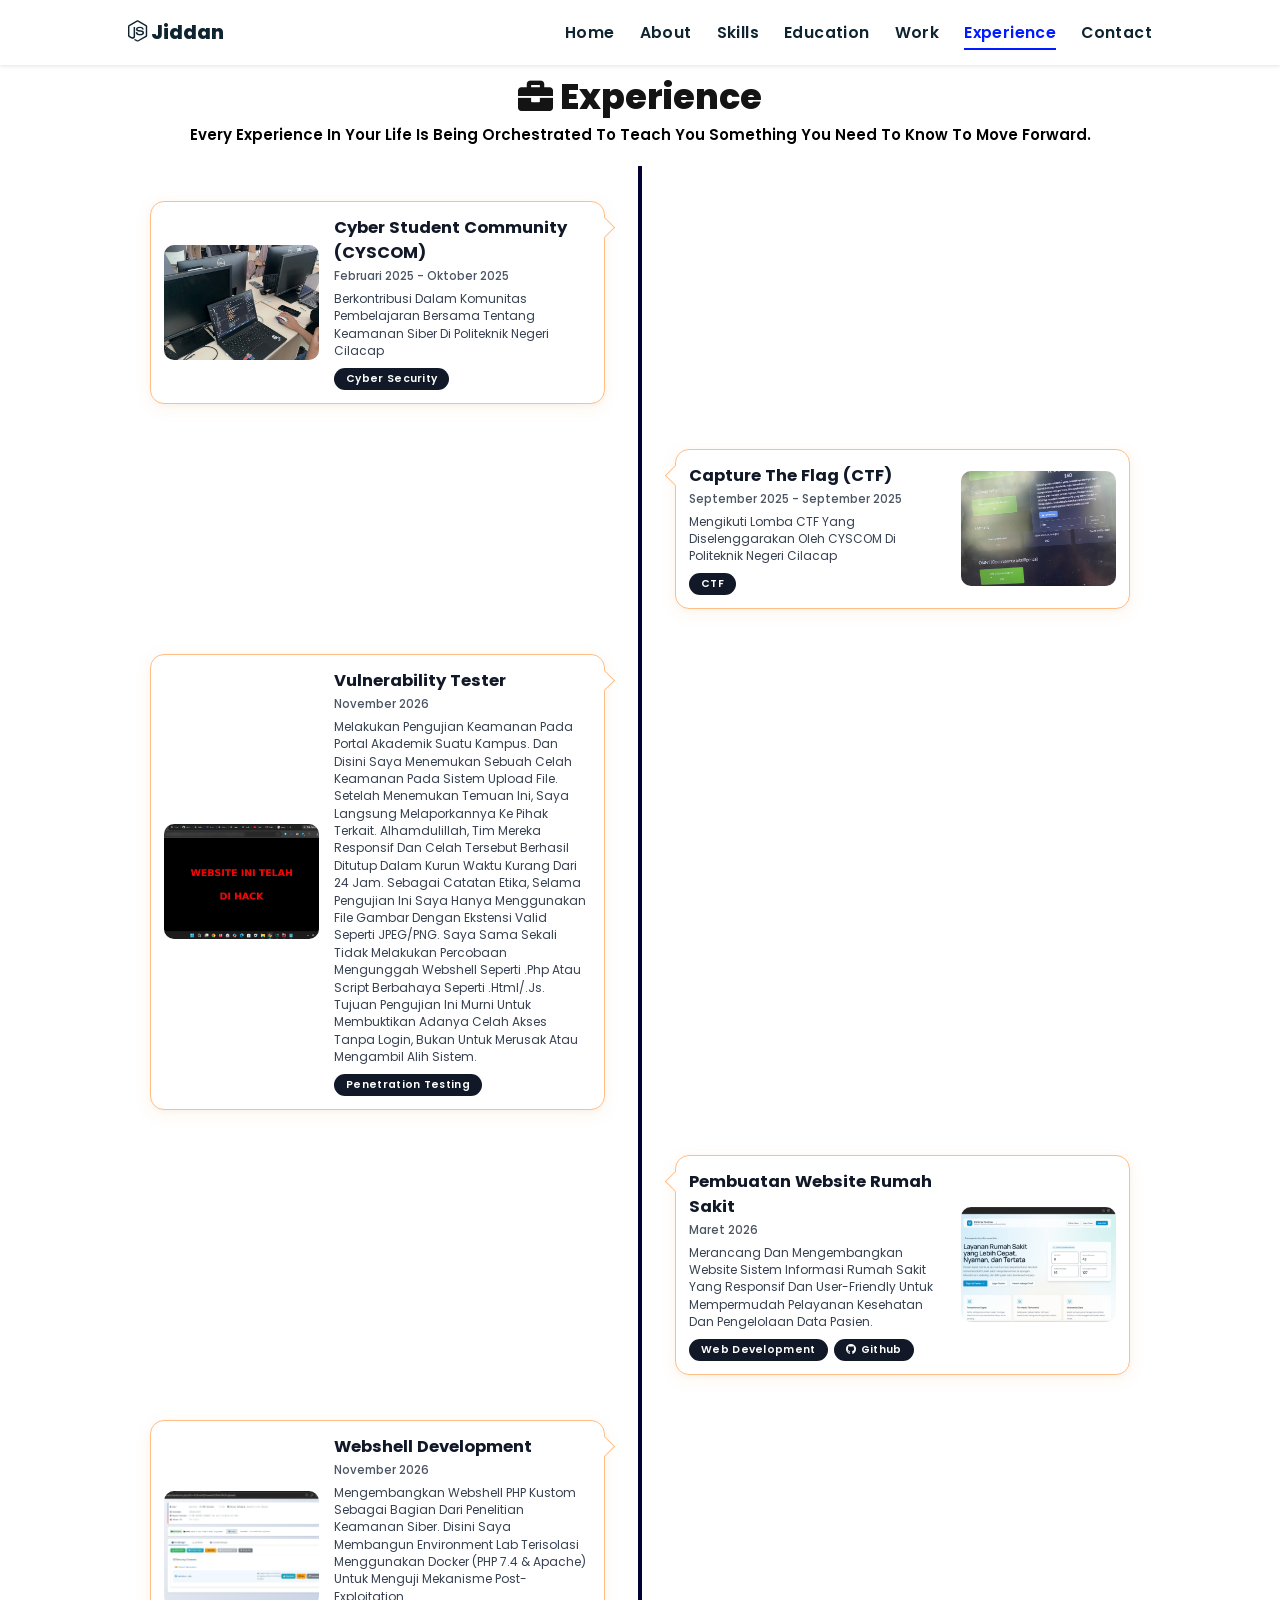
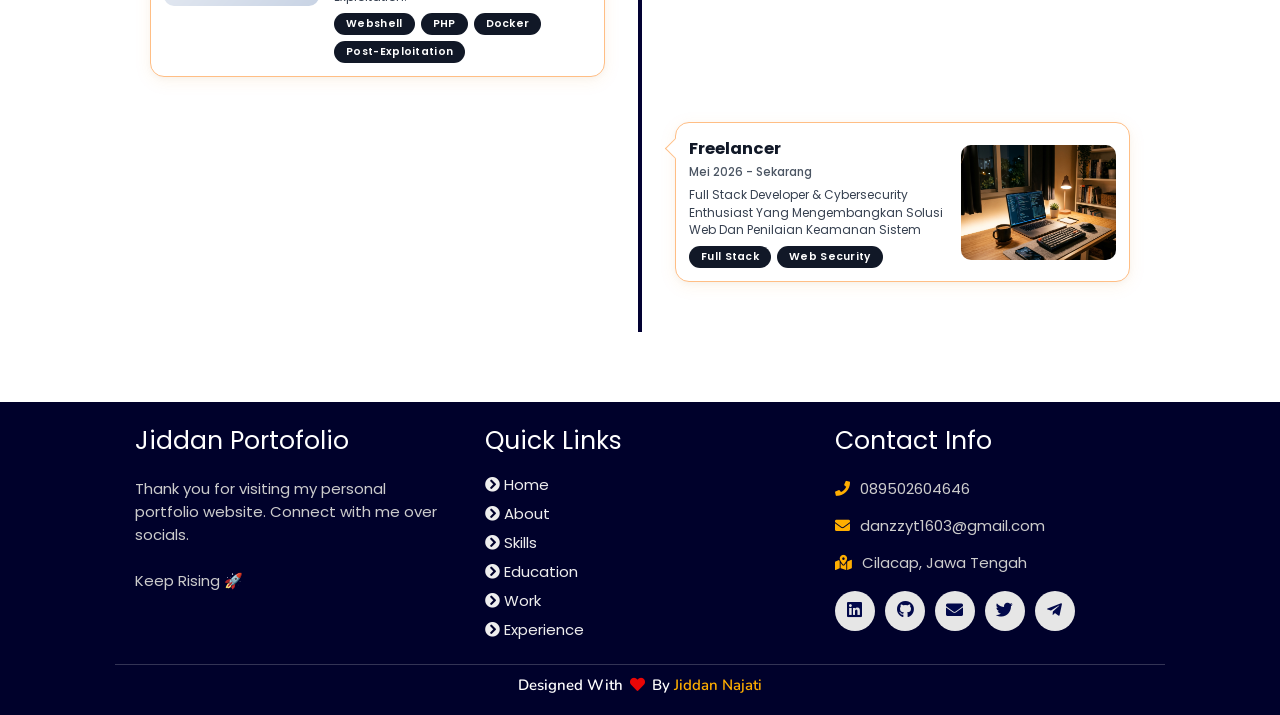
==== commit eb37af65: "Update experience: Webshell Development with images and research description" ====
--- a/experience/index.html
+++ b/experience/index.html
@@ -112,16 +112,18 @@
 
     <div class="container left">
       <div class="content">
-        <div class="exp-image" data-images='["/assets/images/experience/fortis-ai/ai.jpg"]'>
-          <img draggable="false" src="/assets/images/experience/fortis-ai/ai.jpg" alt="Magang di Fortis Digital.id">
-        </div>
-        <div class="exp-info">
-          <h2>Magang di Fortis Digital.id</h2>
-          <span class="exp-date">Divisi AI (Upcoming)</span>
-          <p>Persiapan dan Pelaksanaan Kegiatan Magang Divisi Artificial Intelligence di Fortis Digital.id</p>
-          <div class="exp-badges">
-            <span class="badge">Artificial Intelligence</span>
-            <span class="badge">Internship</span>
+        <div class="exp-image" data-images='["/assets/images/experience/fortis-ai/ai.jpg", "/assets/images/experience/fortis-ai/Screenshot_2026-11-23_145958.png", "/assets/images/experience/fortis-ai/WhatsApp_Image_2026-11-23_at_14.51.49.jpeg"]'>
+          <img draggable="false" src="/assets/images/experience/fortis-ai/ai.jpg" alt="Webshell Development">
+        </div>
+        <div class="exp-info">
+          <h2>Webshell Development</h2>
+          <span class="exp-date">November 2026</span>
+          <p>Mengembangkan Webshell PHP kustom sebagai bagian dari penelitian keamanan siber. Disini saya membangun environment lab terisolasi menggunakan Docker (PHP 7.4 &amp; Apache) untuk menguji mekanisme Post-Exploitation.</p>
+          <div class="exp-badges">
+            <span class="badge">Webshell</span>
+            <span class="badge">PHP</span>
+            <span class="badge">Docker</span>
+            <span class="badge">Post-Exploitation</span>
           </div>
         </div>
       </div>
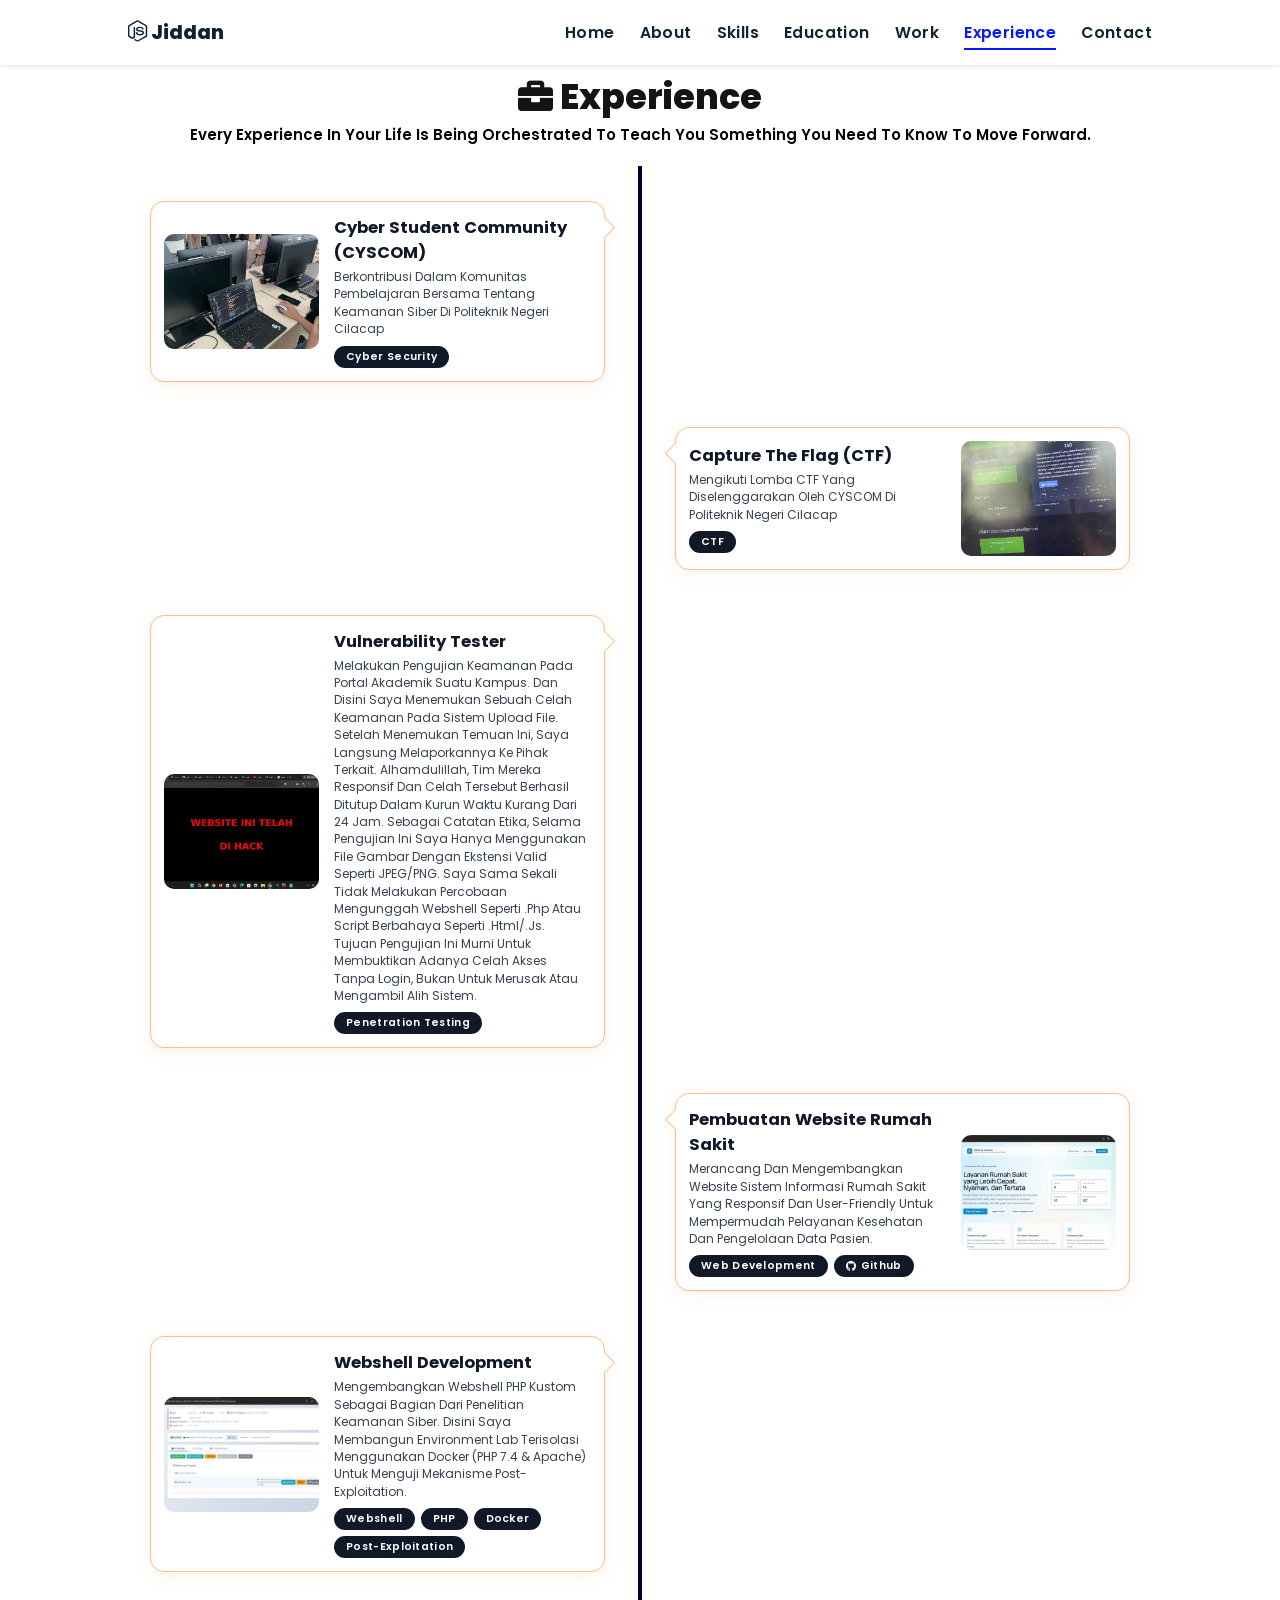
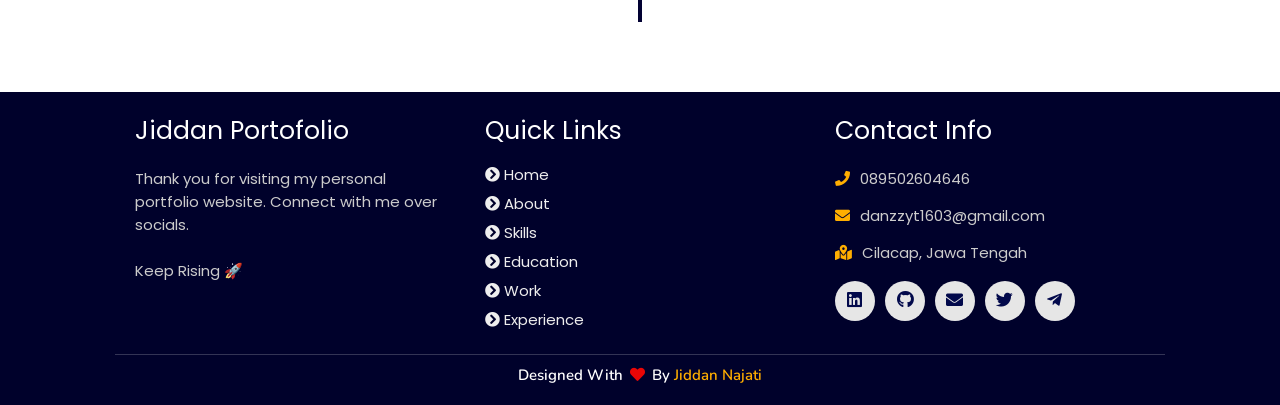
==== commit 32d286a9: "Remove Freelancer card and remove dates from all experience items" ====
--- a/experience/index.html
+++ b/experience/index.html
@@ -49,7 +49,6 @@
         </div>
         <div class="exp-info">
           <h2>Cyber Student Community (CYSCOM)</h2>
-          <span class="exp-date">Februari 2025 - Oktober 2025</span>
           <p>Berkontribusi Dalam Komunitas Pembelajaran Bersama Tentang Keamanan Siber Di Politeknik Negeri Cilacap</p>
           <div class="exp-badges">
             <span class="badge">Cyber Security</span>
@@ -65,7 +64,6 @@
         </div>
         <div class="exp-info">
           <h2>Capture The Flag (CTF)</h2>
-          <span class="exp-date">September 2025 - September 2025</span>
           <p>Mengikuti Lomba CTF Yang Diselenggarakan oleh CYSCOM di Politeknik Negeri Cilacap</p>
           <div class="exp-badges">
             <span class="badge">CTF</span>
@@ -81,7 +79,6 @@
         </div>
         <div class="exp-info">
           <h2>Vulnerability Tester</h2>
-          <span class="exp-date">November 2026</span>
           <p>Melakukan pengujian keamanan pada portal akademik suatu kampus. Dan disini saya menemukan sebuah celah keamanan pada sistem upload file. Setelah menemukan temuan ini, saya langsung melaporkannya ke pihak terkait. Alhamdulillah, tim mereka responsif dan celah tersebut berhasil ditutup dalam kurun waktu kurang dari 24 jam.
 Sebagai catatan etika, selama pengujian ini saya hanya menggunakan file gambar dengan ekstensi valid seperti JPEG/PNG. Saya sama sekali tidak melakukan percobaan mengunggah webshell seperti .php atau script berbahaya seperti .html/.js. Tujuan pengujian ini murni untuk membuktikan adanya celah Akses tanpa login, bukan untuk merusak atau mengambil alih sistem.</p>
           <div class="exp-badges">
@@ -98,7 +95,6 @@
         </div>
         <div class="exp-info">
           <h2>Pembuatan Website Rumah Sakit</h2>
-          <span class="exp-date">Maret 2026</span>
           <p>Merancang dan mengembangkan website sistem informasi rumah sakit yang responsif dan user-friendly untuk mempermudah pelayanan kesehatan dan pengelolaan data pasien.</p>
           <div class="exp-badges">
             <span class="badge">Web Development</span>
@@ -117,30 +113,12 @@
         </div>
         <div class="exp-info">
           <h2>Webshell Development</h2>
-          <span class="exp-date">November 2026</span>
           <p>Mengembangkan Webshell PHP kustom sebagai bagian dari penelitian keamanan siber. Disini saya membangun environment lab terisolasi menggunakan Docker (PHP 7.4 &amp; Apache) untuk menguji mekanisme Post-Exploitation.</p>
           <div class="exp-badges">
             <span class="badge">Webshell</span>
             <span class="badge">PHP</span>
             <span class="badge">Docker</span>
             <span class="badge">Post-Exploitation</span>
-          </div>
-        </div>
-      </div>
-    </div>
-
-    <div class="container right">
-      <div class="content">
-        <div class="exp-image" data-images='["/assets/images/experience/freelance/freelance.jpg"]'>
-          <img draggable="false" src="/assets/images/experience/freelance/freelance.jpg" alt="Freelancer">
-        </div>
-        <div class="exp-info">
-          <h2>Freelancer</h2>
-          <span class="exp-date">Mei 2026 - Sekarang</span>
-          <p>Full Stack Developer & Cybersecurity Enthusiast yang Mengembangkan Solusi Web dan Penilaian Keamanan Sistem</p>
-          <div class="exp-badges">
-            <span class="badge">Full Stack</span>
-            <span class="badge">Web Security</span>
           </div>
         </div>
       </div>
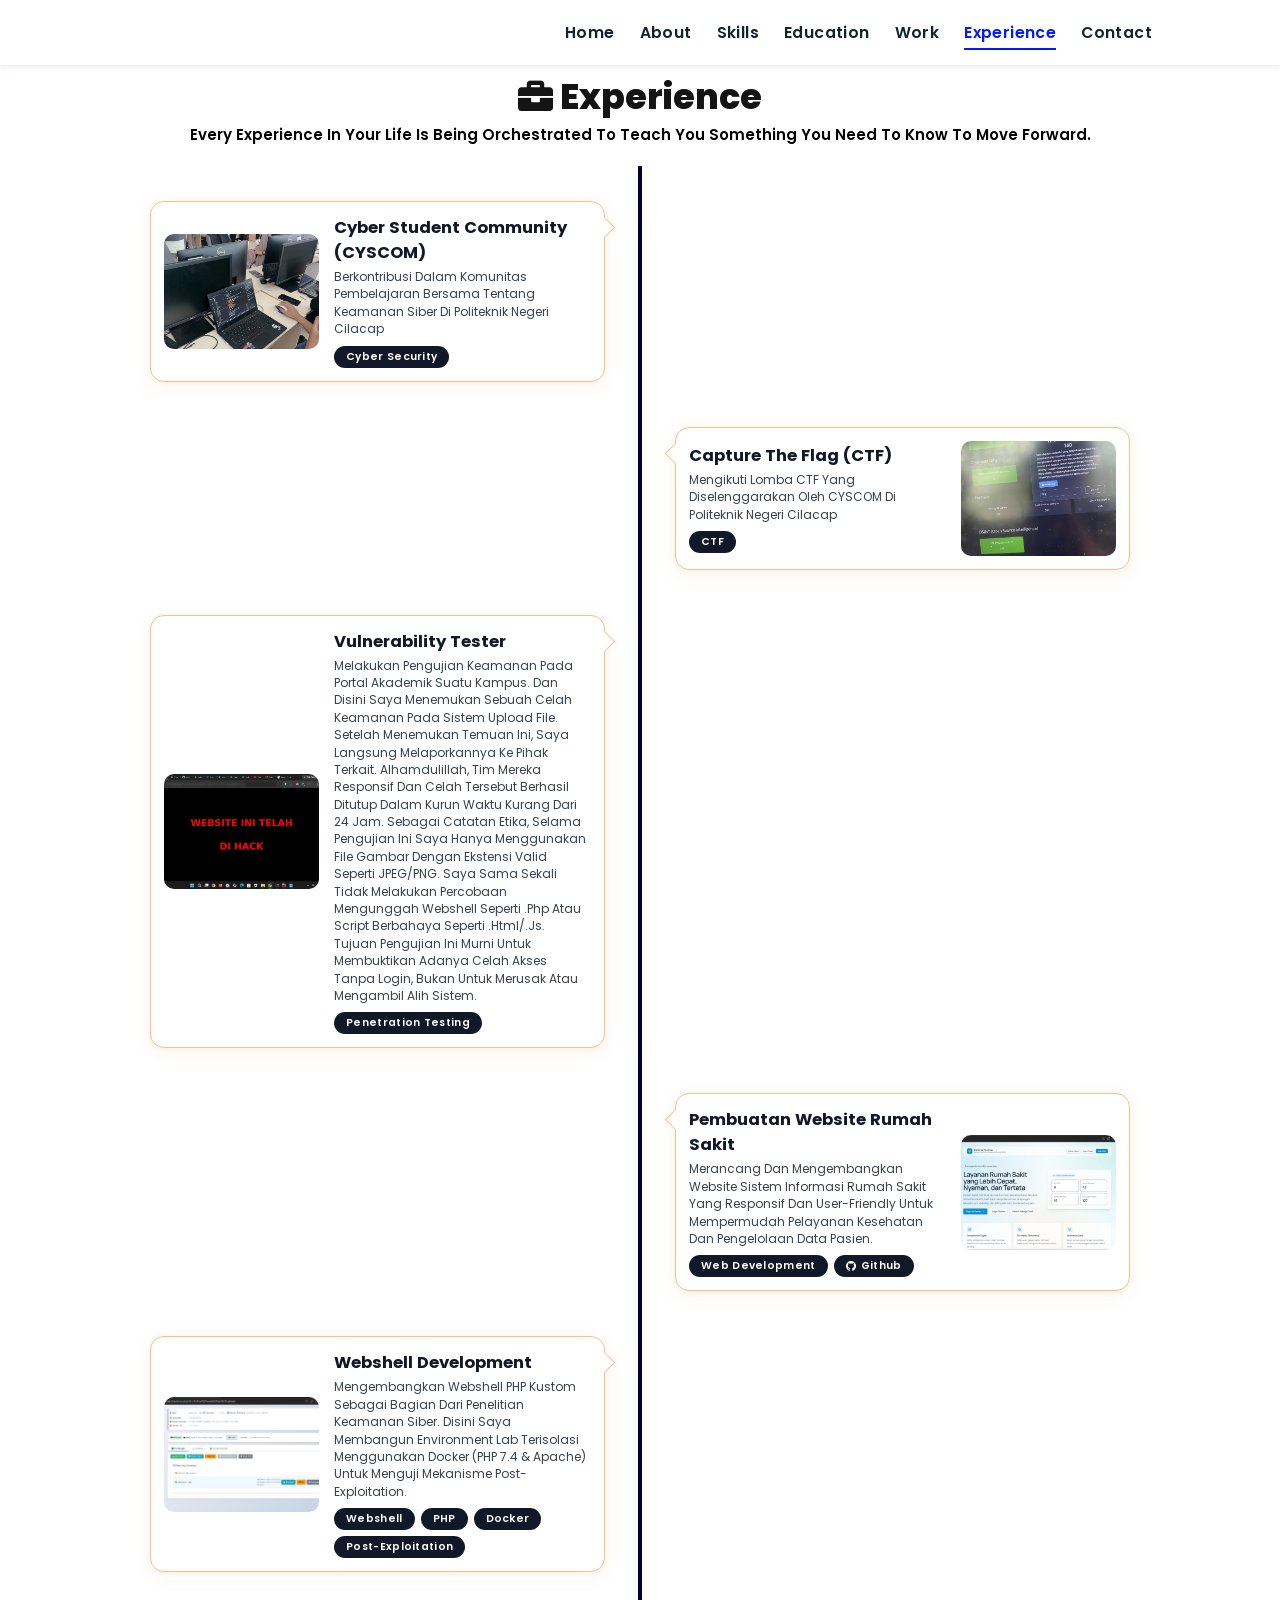
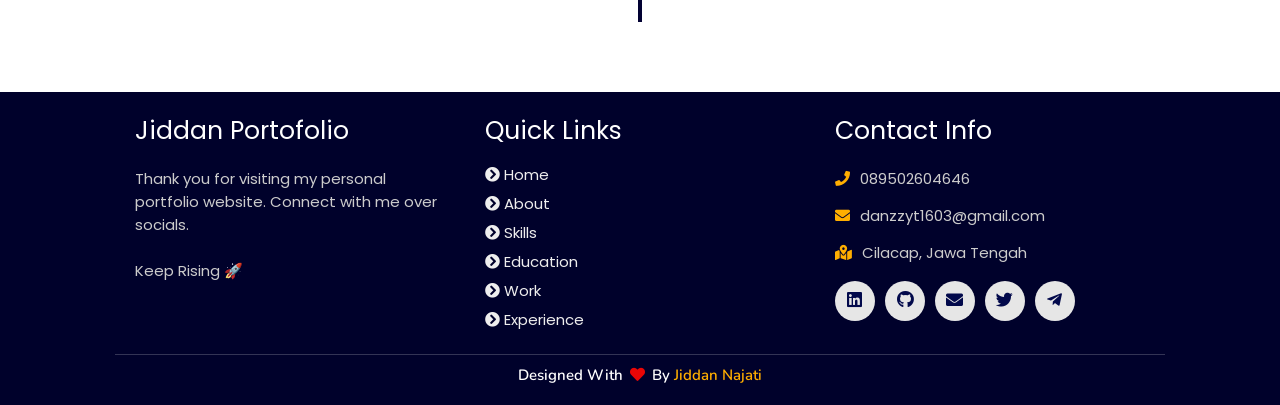
==== commit b569f399: "Update gambar" ====
--- a/experience/index.html
+++ b/experience/index.html
@@ -15,8 +15,6 @@
 
 <!-- navbar starts -->
 <header>
-        <a href="/" class="logo"><i class="fab fa-node-js"></i> Jiddan</a>
-
         <div id="menu" class="fas fa-bars"></div>
         <nav class="navbar">
             <ul>
--- a/experience/style.css
+++ b/experience/style.css
@@ -46,7 +46,7 @@
   z-index: 1000;
   display: flex;
   align-items: center;
-  justify-content: space-between;
+  justify-content: flex-end;
   padding: 1.7rem 10%;
   height: 6.5rem;
   background-color: #fff;
